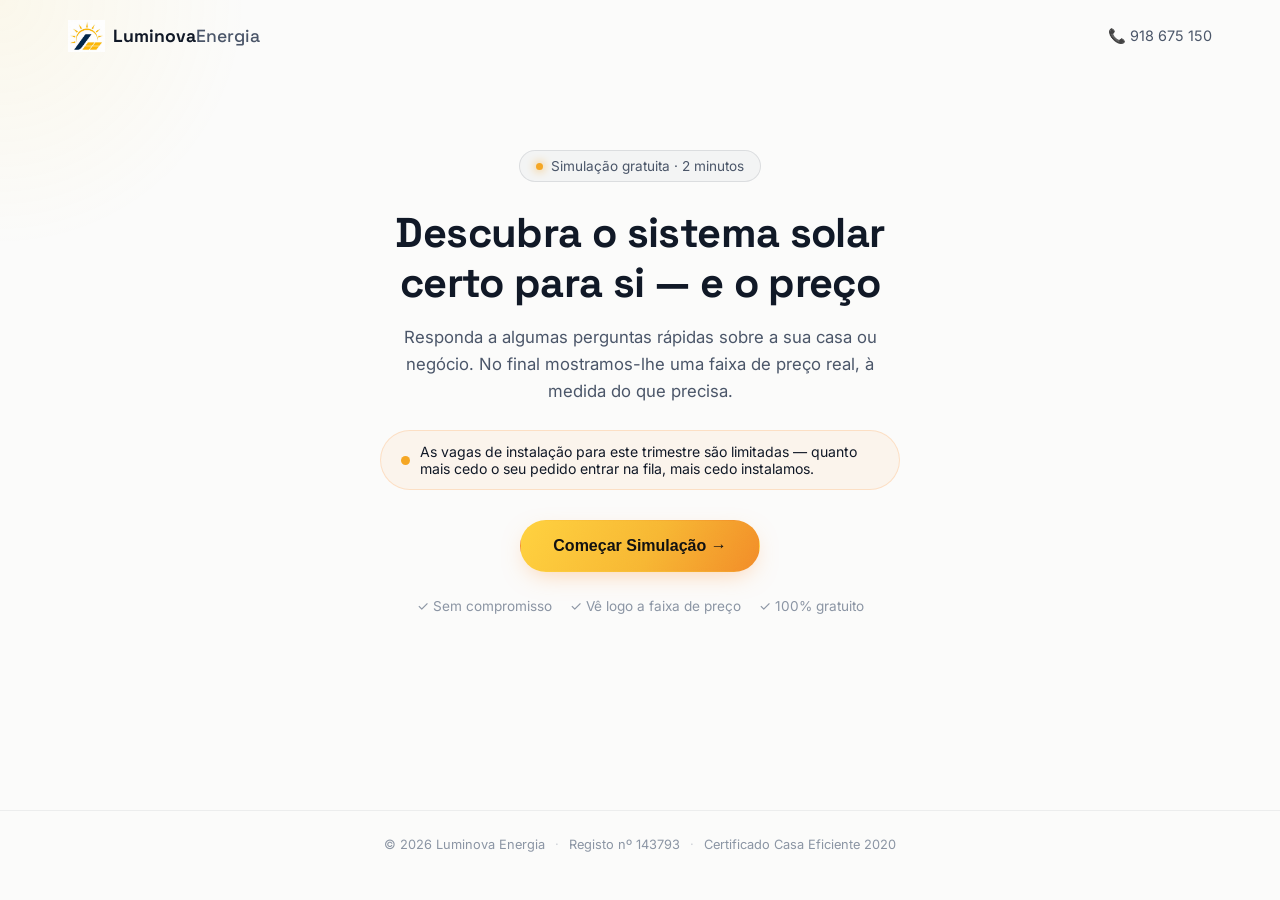
==== index.html @ 476674e3 "Replace vague call-time preference with a real Calendly-style rolling 3-day slot picker + live Googl" ====
<!DOCTYPE html>
<html lang="pt">
<head>
<meta charset="UTF-8">
<meta name="viewport" content="width=device-width, initial-scale=1.0">
<title>Simulação Solar Gratuita | Luminova Energia</title>
<meta name="description" content="Descubra em 2 minutos o sistema solar certo para a sua casa ou negócio, veja a faixa de preço estimada e agende uma avaliação gratuita.">
<link rel="icon" href="data:image/svg+xml,<svg xmlns=%22http://www.w3.org/2000/svg%22 viewBox=%220 0 100 100%22><text y=%22.9em%22 font-size=%2290%22>☀️</text></svg>">
<link rel="preconnect" href="https://fonts.googleapis.com">
<link rel="preconnect" href="https://fonts.gstatic.com" crossorigin>
<link href="https://fonts.googleapis.com/css2?family=Space+Grotesk:wght@400;500;600;700&family=Inter:wght@400;500;600;700;800&display=swap" rel="stylesheet">
<link rel="stylesheet" href="styles.css">
</head>
<body>

<div class="grain"></div>
<div class="cursor-glow" id="cursorGlow"></div>

<!-- Intentionally minimal header: logo only, no nav links, no way to click away from the quiz. -->
<header class="quiz-header">
  <div class="container quiz-header-inner">
    <span class="logo">
      <img src="assets/logo-mark.png" alt="Luminova Energia" class="logo-mark-img">
      <span class="logo-text">Luminova<em>Energia</em></span>
    </span>
    <a href="tel:+351918675150" class="quiz-header-phone">📞 918 675 150</a>
  </div>
</header>

<section class="quiz-section">
  <div class="container quiz-container">

    <div class="quiz-intro reveal-up in" id="quizIntro">
      <div class="eyebrow center"><span class="dot"></span> Simulação gratuita · 2 minutos</div>
      <h1 class="quiz-title">Descubra o sistema solar certo para si — e o preço</h1>
      <p class="quiz-sub">Responda a algumas perguntas rápidas sobre a sua casa ou negócio. No final mostramos-lhe uma faixa de preço real, à medida do que precisa.</p>
      <div class="quiz-urgency">
        <span class="pulse-dot"></span>
        As vagas de instalação para este trimestre são limitadas — quanto mais cedo o seu pedido entrar na fila, mais cedo instalamos.
      </div>
      <button class="btn btn-primary btn-lg" id="startQuiz">Começar Simulação →</button>
      <div class="quiz-trust">
        <span>✓ Sem compromisso</span>
        <span>✓ Vê logo a faixa de preço</span>
        <span>✓ 100% gratuito</span>
      </div>
    </div>

    <form id="quizForm" class="quiz-form" style="display:none;">
      <div class="quiz-progress">
        <div class="quiz-progress-bar"><div class="quiz-progress-fill" id="progressFill"></div></div>
        <div class="quiz-progress-label"><span id="stepLabel">Passo 1 de 11</span></div>
      </div>

      <!-- Step 1: Tipo de imóvel -->
      <div class="quiz-step" data-step="1">
        <h2>Isto é para...</h2>
        <p class="quiz-step-sub">Isto ajuda-nos a dimensionar corretamente o sistema.</p>
        <div class="quiz-options quiz-options-list" data-field="property_type">
          <button type="button" class="quiz-option" data-value="Moradia"><span class="quiz-option-icon">🏠</span><span>Moradia</span></button>
          <button type="button" class="quiz-option" data-value="Apartamento"><span class="quiz-option-icon">🏢</span><span>Apartamento</span></button>
          <button type="button" class="quiz-option" data-value="Comercial"><span class="quiz-option-icon">🏭</span><span>Negócio ou Comercial</span></button>
        </div>
        <div class="quiz-field" id="roofAccessField" style="display:none;">
          <label>Tem acesso a um telhado, terraço ou cobertura próprios?</label>
          <div class="quiz-options quiz-options-list" data-field="roof_access">
            <button type="button" class="quiz-option" data-value="Proprio">Sim, tenho acesso próprio</button>
            <button type="button" class="quiz-option" data-value="Partilhado com condominio">É partilhado com o condomínio</button>
            <button type="button" class="quiz-option" data-value="Sem acesso">Não tenho, mas tenho interesse noutras soluções</button>
          </div>
        </div>
      </div>

      <!-- Step 2: O que procura, mapeado diretamente ao que vendemos -->
      <div class="quiz-step" data-step="2">
        <h2>O que está a precisar?</h2>
        <p class="quiz-step-sub">Estas são as soluções que temos disponíveis — escolha a que mais se aproxima.</p>
        <div class="quiz-options quiz-options-list" data-field="interest">
          <button type="button" class="quiz-option" data-value="Kit Solar Completo"><span class="quiz-option-icon">☀️</span><span>Kit Solar Completo (painéis + inversor + bateria)</span></button>
          <button type="button" class="quiz-option" data-value="Bateria"><span class="quiz-option-icon">🔋</span><span>Já tenho painéis, quero mais bateria/armazenamento</span></button>
          <button type="button" class="quiz-option" data-value="Inversor"><span class="quiz-option-icon">⚡</span><span>Preciso de trocar ou adicionar um inversor</span></button>
          <button type="button" class="quiz-option" data-value="Carregador EV"><span class="quiz-option-icon">🚗</span><span>Um carregador para o meu carro elétrico</span></button>
          <button type="button" class="quiz-option" data-value="Estrutura"><span class="quiz-option-icon">🔧</span><span>Estrutura de fixação para painéis novos</span></button>
          <button type="button" class="quiz-option" data-value="Ainda nao sei"><span class="quiz-option-icon">🤔</span><span>Ainda não sei — quero uma recomendação</span></button>
        </div>
      </div>

      <!-- Step 3: Capacidade — conteúdo varia consoante as respostas anteriores -->
      <div class="quiz-step" data-step="3">
        <h2 id="capTitle">O que tem em casa?</h2>
        <p class="quiz-step-sub" id="capSub">Só o essencial — isto dá-nos uma ideia rápida do seu consumo.</p>

        <!-- Bateria: já tem painéis? que inversor tem? -->
        <div id="capBattery" style="display:none;">
          <div class="quiz-field">
            <label>Já tem painéis solares instalados?</label>
            <div class="quiz-options" data-field="battery_has_panels">
              <button type="button" class="quiz-option" data-value="Sim">Sim</button>
              <button type="button" class="quiz-option" data-value="Nao">Não</button>
            </div>
          </div>
          <div class="quiz-field">
            <label>Que inversor tem atualmente?</label>
            <div class="quiz-options" data-field="battery_inverter_brand">
              <button type="button" class="quiz-option" data-value="Deye">Deye</button>
              <button type="button" class="quiz-option" data-value="Outra marca">Outra marca</button>
              <button type="button" class="quiz-option" data-value="Nao sei">Não sei</button>
            </div>
          </div>
          <div class="quiz-field">
            <label>O que precisa de continuar a funcionar durante um corte de energia? (opcional)</label>
            <div class="quiz-options quiz-chips" data-field="autonomy_needs" data-multi="true">
              <button type="button" class="quiz-option quiz-chip" data-value="Conservacao de alimentos">🧊 Conservação de alimentos</button>
              <button type="button" class="quiz-option quiz-chip" data-value="Equipamento medico">🏥 Equipamento médico</button>
              <button type="button" class="quiz-option quiz-chip" data-value="Trabalho remoto">💻 Trabalho remoto</button>
              <button type="button" class="quiz-option quiz-chip" data-value="Bomba de agua">💧 Bomba de água / furo</button>
              <button type="button" class="quiz-option quiz-chip" data-value="Seguranca">🔒 Segurança / alarme</button>
              <button type="button" class="quiz-option quiz-chip" data-value="Nao precisa de autonomia">Não preciso de autonomia</button>
            </div>
          </div>
        </div>

        <!-- Inversor: motivo + potência aproximada -->
        <div id="capInverter" style="display:none;">
          <div class="quiz-field">
            <label>Porque precisa de trocar/adicionar o inversor?</label>
            <div class="quiz-options" data-field="inverter_reason">
              <button type="button" class="quiz-option" data-value="Avariado">O atual avariou</button>
              <button type="button" class="quiz-option" data-value="Mais potencia">Quero mais potência</button>
              <button type="button" class="quiz-option" data-value="Instalacao de raiz">Estou a instalar de raiz</button>
              <button type="button" class="quiz-option" data-value="Outro motivo">Outro motivo</button>
            </div>
          </div>
          <div class="quiz-field">
            <label>Potência aproximada do sistema</label>
            <div class="quiz-options" data-field="inverter_power">
              <button type="button" class="quiz-option" data-value="Ate 3kW">Até 3 kW</button>
              <button type="button" class="quiz-option" data-value="3-5kW">3–5 kW</button>
              <button type="button" class="quiz-option" data-value="Mais de 5kW">Mais de 5 kW</button>
              <button type="button" class="quiz-option" data-value="Nao sei">Não sei</button>
            </div>
          </div>
        </div>

        <!-- Carregador EV: tipo + já tem solar -->
        <div id="capCharger" style="display:none;">
          <div class="quiz-field">
            <label>Que tipo de carregamento procura?</label>
            <div class="quiz-options quiz-options-list" data-field="charger_type">
              <button type="button" class="quiz-option" data-value="Mais economico (7kW monofasico)">🔌 Mais económico — 7 kW monofásico</button>
              <button type="button" class="quiz-option" data-value="Mais rapido (11kW trifasico)">⚡ Mais rápido — 11 kW trifásico</button>
              <button type="button" class="quiz-option" data-value="O mais rapido e inteligente (22kW com app)">🚀 O mais rápido e inteligente — 22 kW com app</button>
              <button type="button" class="quiz-option" data-value="Nao sei">🤔 Não sei</button>
            </div>
          </div>
          <div class="quiz-field">
            <label>Já tem sistema solar instalado?</label>
            <div class="quiz-options" data-field="charger_has_solar">
              <button type="button" class="quiz-option" data-value="Sim">Sim</button>
              <button type="button" class="quiz-option" data-value="Nao">Não</button>
              <button type="button" class="quiz-option" data-value="Vou instalar agora">Vou instalar agora</button>
            </div>
          </div>
        </div>

        <!-- Estrutura: cobertura + nº de painéis -->
        <div id="capStructure" style="display:none;">
          <div class="quiz-field">
            <label>Tipo de cobertura</label>
            <div class="quiz-options" data-field="structure_roof_type">
              <button type="button" class="quiz-option" data-value="Telhado inclinado">Telhado inclinado</button>
              <button type="button" class="quiz-option" data-value="Cobertura plana">Cobertura plana</button>
              <button type="button" class="quiz-option" data-value="Nao sei">Não sei</button>
            </div>
          </div>
          <div class="quiz-field">
            <label>Quantos painéis pretende instalar?</label>
            <div class="quiz-options" data-field="structure_panel_count">
              <button type="button" class="quiz-option" data-value="1-6">1–6</button>
              <button type="button" class="quiz-option" data-value="7-12">7–12</button>
              <button type="button" class="quiz-option" data-value="13-20">13–20</button>
              <button type="button" class="quiz-option" data-value="Mais de 20">Mais de 20</button>
            </div>
          </div>
        </div>

        <!-- Residencial (Moradia ou Apartamento com acesso): padrão de consumo + autonomia + veículo elétrico + agregado -->
        <div id="capResidential" style="display:none;">
          <div class="quiz-field">
            <label>Quando consome mais eletricidade?</label>
            <div class="quiz-options quiz-options-list" data-field="consumption_pattern">
              <button type="button" class="quiz-option" data-value="Durante o dia">☀️ Durante o dia (trabalho a partir de casa, negócio ativo de dia)</button>
              <button type="button" class="quiz-option" data-value="Ao fim do dia e noite">🌙 Ao fim do dia e à noite (fora de casa durante o dia)</button>
              <button type="button" class="quiz-option" data-value="Distribuido ao longo do dia">🔄 Distribuído ao longo do dia</button>
            </div>
          </div>
          <div class="quiz-field">
            <label>O que precisa de continuar a funcionar durante um corte de energia? (opcional)</label>
            <div class="quiz-options quiz-chips" data-field="autonomy_needs" data-multi="true">
              <button type="button" class="quiz-option quiz-chip" data-value="Conservacao de alimentos">🧊 Conservação de alimentos</button>
              <button type="button" class="quiz-option quiz-chip" data-value="Equipamento medico">🏥 Equipamento médico</button>
              <button type="button" class="quiz-option quiz-chip" data-value="Trabalho remoto">💻 Trabalho remoto</button>
              <button type="button" class="quiz-option quiz-chip" data-value="Bomba de agua">💧 Bomba de água / furo</button>
              <button type="button" class="quiz-option quiz-chip" data-value="Seguranca">🔒 Segurança / alarme</button>
              <button type="button" class="quiz-option quiz-chip" data-value="Nao precisa de autonomia">Não preciso de autonomia</button>
            </div>
          </div>
          <div class="quiz-field">
            <label>Tem ou está a planear ter um veículo elétrico?</label>
            <div class="quiz-options" data-field="ev_interest" data-scope="residential">
              <button type="button" class="quiz-option" data-value="Ja tenho">Já tenho</button>
              <button type="button" class="quiz-option" data-value="Vou comprar em breve">Vou comprar em breve</button>
              <button type="button" class="quiz-option" data-value="Nao">Não</button>
              <button type="button" class="quiz-option" data-value="Talvez no futuro">Talvez no futuro</button>
            </div>
          </div>
          <div class="quiz-field">
            <label>Quantas pessoas vivem em casa?</label>
            <div class="quiz-options" data-field="household" data-scope="residential">
              <button type="button" class="quiz-option" data-value="1-2 pessoas">1–2 pessoas</button>
              <button type="button" class="quiz-option" data-value="3-4 pessoas">3–4 pessoas</button>
              <button type="button" class="quiz-option" data-value="5+ pessoas">5+ pessoas</button>
            </div>
          </div>
        </div>

        <!-- Comercial: tipos de equipamento + frota elétrica + dimensão do negócio -->
        <div id="capCommercial" style="display:none;">
          <div class="quiz-field">
            <label>Que tipos de equipamento têm maior consumo? (opcional)</label>
            <div class="quiz-options quiz-chips" data-field="appliances" data-multi="true" data-scope="commercial">
              <button type="button" class="quiz-option quiz-chip" data-value="Camaras Frigorificas">🧊 Câmaras Frigoríficas</button>
              <button type="button" class="quiz-option quiz-chip" data-value="Climatizacao Comercial">❄️ Climatização</button>
              <button type="button" class="quiz-option quiz-chip" data-value="Maquinaria">⚙️ Maquinaria</button>
              <button type="button" class="quiz-option quiz-chip" data-value="Iluminacao Intensiva">💡 Iluminação Intensiva</button>
              <button type="button" class="quiz-option quiz-chip" data-value="Equipamento Informatico">🖥️ Equipamento Informático</button>
            </div>
          </div>
          <div class="quiz-field">
            <label>Tem ou planeia ter veículos elétricos na frota?</label>
            <div class="quiz-options" data-field="ev_interest" data-scope="commercial">
              <button type="button" class="quiz-option" data-value="Ja tenho">Já tenho</button>
              <button type="button" class="quiz-option" data-value="Vou comprar em breve">Vou comprar em breve</button>
              <button type="button" class="quiz-option" data-value="Nao">Não</button>
              <button type="button" class="quiz-option" data-value="Talvez no futuro">Talvez no futuro</button>
            </div>
          </div>
          <div class="quiz-field">
            <label>Dimensão do negócio</label>
            <div class="quiz-options" data-field="household" data-scope="commercial">
              <button type="button" class="quiz-option" data-value="Pequeno negocio (1-5)">Pequeno (1–5 pessoas)</button>
              <button type="button" class="quiz-option" data-value="Medio negocio (5-20)">Médio (5–20 pessoas)</button>
              <button type="button" class="quiz-option" data-value="Grande negocio (20+)">Grande (20+ pessoas)</button>
            </div>
          </div>
        </div>

        <button type="button" class="btn btn-primary btn-lg quiz-next" id="capNext">Continuar →</button>
      </div>

      <!-- Step 4: Morada -->
      <div class="quiz-step" data-step="4">
        <h2>Onde fica o imóvel?</h2>
        <p class="quiz-step-sub">Precisamos da morada completa para validar a exposição solar e a viabilidade técnica.</p>
        <div class="quiz-field">
          <label for="address">Morada completa</label>
          <input type="text" id="address" name="address" placeholder="Rua, número, código postal, localidade" autocomplete="street-address" required>
        </div>
        <div class="quiz-field">
          <label for="concelho">Concelho</label>
          <input type="text" id="concelho" name="concelho" placeholder="Ex: Nisa, Castelo Branco..." autocomplete="address-level2">
        </div>
        <button type="button" class="btn btn-primary btn-lg quiz-next">Continuar →</button>
      </div>

      <!-- Step 5: Fatura -->
      <div class="quiz-step" data-step="5">
        <h2>Quanto paga, em média, de eletricidade por mês?</h2>
        <p class="quiz-step-sub">Quanto mais alta a fatura, maior a poupança potencial — e mais precisa esta estimativa.</p>
        <div class="quiz-field">
          <label for="current_bill">Valor médio mensal (€)</label>
          <input type="text" id="current_bill" name="current_bill" placeholder="Ex: 120€" inputmode="decimal">
        </div>
        <button type="button" class="btn btn-primary btn-lg quiz-next">Continuar →</button>
      </div>

      <!-- Step 6: Faixa de preço (informativo) -->
      <div class="quiz-step" data-step="6">
        <div class="price-reveal">
          <div class="eyebrow center"><span class="dot"></span> Estimativa para o seu perfil</div>
          <div class="price-tier" id="priceTier">Médio</div>
          <div class="price-range" id="priceRange">3.000€ – 5.600€</div>
          <p class="price-explain" id="priceExplain">Este é o intervalo típico de investimento para o perfil que descreveu, incluindo painéis, inversor e bateria de lítio.</p>
          <p class="price-disclaimer">O valor final depende de uma avaliação técnica gratuita à sua morada — isto é apenas um ponto de partida.</p>
        </div>
        <button type="button" class="btn btn-primary btn-lg full quiz-next">Já percebi, continuar →</button>
      </div>

      <!-- Step 7: Orçamento -->
      <div class="quiz-step" data-step="7">
        <h2>Tendo em conta essa faixa, qual o orçamento que tem disponível?</h2>
        <p class="quiz-step-sub">Uma estimativa é suficiente — ajustamos a proposta ao valor real.</p>
        <div class="quiz-options quiz-options-list" data-field="budget">
          <button type="button" class="quiz-option" data-value="Ate 3.000E">Até 3.000€</button>
          <button type="button" class="quiz-option" data-value="3.000E - 6.000E">3.000€ – 6.000€</button>
          <button type="button" class="quiz-option" data-value="6.000E - 10.000E">6.000€ – 10.000€</button>
          <button type="button" class="quiz-option" data-value="Mais de 10.000E">Mais de 10.000€</button>
          <button type="button" class="quiz-option" data-value="Ainda nao sei / preciso de simulacao">Ainda não sei — preciso de uma simulação</button>
        </div>
      </div>

      <!-- Step 8: Prazo -->
      <div class="quiz-step" data-step="8">
        <h2>Para quando quer ter o sistema instalado?</h2>
        <p class="quiz-step-sub">Isto determina a prioridade do seu pedido na nossa agenda de instalações.</p>
        <div class="quiz-options quiz-options-list" data-field="timeline">
          <button type="button" class="quiz-option" data-value="Imediato (0-1 mes)"><span class="quiz-option-icon">🔥</span><span>O mais rápido possível (0–1 mês)</span></button>
          <button type="button" class="quiz-option" data-value="1-3 meses"><span class="quiz-option-icon">📅</span><span>Nos próximos 1–3 meses</span></button>
          <button type="button" class="quiz-option" data-value="3-6 meses"><span class="quiz-option-icon">🗓️</span><span>Nos próximos 3–6 meses</span></button>
          <button type="button" class="quiz-option" data-value="So a pesquisar"><span class="quiz-option-icon">🔎</span><span>Ainda só estou a pesquisar</span></button>
        </div>
      </div>

      <!-- Step 9: Proprietário -->
      <div class="quiz-step" data-step="9">
        <h2>É proprietário(a) do imóvel?</h2>
        <p class="quiz-step-sub">A instalação solar requer autorização do proprietário.</p>
        <div class="quiz-options" data-field="owner">
          <button type="button" class="quiz-option" data-value="Sim"><span class="quiz-option-icon">✓</span><span>Sim, sou o proprietário</span></button>
          <button type="button" class="quiz-option" data-value="Nao"><span class="quiz-option-icon">✗</span><span>Não</span></button>
          <button type="button" class="quiz-option" data-value="A decidir com o proprietario"><span class="quiz-option-icon">🤝</span><span>Vou decidir com o proprietário</span></button>
        </div>
      </div>

      <!-- Step 10: Motivação -->
      <div class="quiz-step" data-step="10">
        <h2>O que o(a) faz querer avançar agora?</h2>
        <p class="quiz-step-sub">Pode escolher mais do que uma opção.</p>
        <div class="quiz-options quiz-options-list quiz-multi" data-field="motivations" data-multi="true">
          <button type="button" class="quiz-option" data-value="Preco da eletricidade a subir">📈 Os preços da eletricidade estão a subir</button>
          <button type="button" class="quiz-option" data-value="Fim de incentivos/apoios">⏳ Não quero perder os apoios/incentivos atuais</button>
          <button type="button" class="quiz-option" data-value="Ja teve corte de energia">⚡ Já tive cortes de energia</button>
          <button type="button" class="quiz-option" data-value="Quer independencia energetica">🔋 Quero independência energética</button>
          <button type="button" class="quiz-option" data-value="Esta a construir/remodelar">🏗️ Estou a construir ou remodelar</button>
          <button type="button" class="quiz-option" data-value="Recomendacao de outro cliente">🗣️ Fui recomendado por outro cliente</button>
        </div>
        <div class="quiz-field quiz-note-field">
          <label for="quiz_note">NOTA: quer dizer-nos mais alguma coisa? (opcional)</label>
          <textarea id="quiz_note" name="note" rows="3" placeholder="Ex: tenho sombra no telhado à tarde, já tenho orçamentos de outras empresas, prefiro ser contactado ao fim do dia..."></textarea>
        </div>
        <button type="button" class="btn btn-primary btn-lg quiz-next">Continuar →</button>
      </div>

      <!-- Step 11: Chamada + Contacto -->
      <div class="quiz-step" data-step="11">
        <h2>Falta só uma coisa — vamos agendar a sua chamada de avaliação</h2>
        <p class="quiz-step-sub">Um elemento da nossa equipa liga-lhe para confirmar os detalhes e, se fizer sentido avançar, marcamos também a visita técnica ao local.</p>
        <div class="quiz-field">
          <label>Escolha o dia e a hora da sua chamada</label>
          <div class="slot-picker" id="slotPicker">
            <p class="slot-status" id="slotLoading">A carregar horários disponíveis...</p>
            <p class="slot-status slot-status-error" id="slotError" style="display:none;">Não foi possível carregar os horários agora. <button type="button" class="link-btn" id="slotRetry">Tentar novamente</button></p>
            <div class="slot-day-tabs" id="slotDayTabs" style="display:none;"></div>
            <div class="slot-grid" id="slotGrid"></div>
            <p class="slot-selected" id="slotSelectedLabel" style="display:none;"></p>
          </div>
        </div>
        <div class="quiz-field">
          <label for="qname">Nome</label>
          <input type="text" id="qname" name="name" placeholder="O seu nome" required>
        </div>
        <div class="quiz-field">
          <label for="qphone">Telefone</label>
          <input type="tel" id="qphone" name="phone" placeholder="912 345 678" required>
        </div>
        <div class="quiz-field">
          <label for="qemail">Email</label>
          <input type="email" id="qemail" name="email" placeholder="oseuemail@exemplo.pt" required>
        </div>
        <button type="submit" class="btn btn-primary btn-lg full" id="submitQuiz">Agendar a Minha Chamada →</button>
        <p class="quiz-disclaimer">Ao submeter, aceita ser contactado pela nossa equipa (mensagem, email ou chamada) sobre este pedido.</p>
      </div>

      <div class="quiz-nav">
        <button type="button" class="quiz-back" id="quizBack">← Voltar</button>
      </div>
    </form>

    <div class="quiz-success" id="quizSuccess" style="display:none;">
      <div class="quiz-success-icon">✓</div>
      <h2>Pedido recebido!</h2>
      <p id="successMessage">Obrigado! Um elemento da nossa equipa vai enviar-lhe uma <strong>mensagem</strong> e um <strong>email</strong> na sua janela preferida para agendar a chamada de avaliação. Se decidir avançar, marcamos também a visita técnica ao local.</p>
      <div class="quiz-urgency" style="margin-top:24px;">
        <span class="pulse-dot"></span>
        Guarde o telemóvel e o email por perto — é assim que vamos marcar a sua chamada.
      </div>
    </div>

  </div>
</section>

<footer class="quiz-footer">
  <div class="container quiz-footer-inner">
    <span>© <span id="year"></span> Luminova Energia</span>
    <span class="quiz-footer-sep">·</span>
    <span>Registo nº 143793</span>
    <span class="quiz-footer-sep">·</span>
    <span>Certificado Casa Eficiente 2020</span>
  </div>
</footer>

<script src="quiz.js"></script>
</body>
</html>
---- styles.css ----
/* ---------- Tokens ---------- */
:root{
  --bg:#fbfbfa;
  --bg-soft:#f4f5f6;
  --surface:#ffffff;
  --surface-2:#eef0f2;
  --border:rgba(10,20,40,.10);
  --border-soft:rgba(10,20,40,.06);
  --text:#101826;
  --text-dim:#4a5568;
  --text-faint:#8a94a3;
  --accent:#f5a623;
  --accent-2:#1f9d5c;
  --accent-grad: linear-gradient(120deg,#ffd23f,#f7b733 55%,#f28c28);
  --navy:#0b1e3a;
  --navy-2:#12294a;
  --radius:20px;
  --radius-sm:12px;
  --ease:cubic-bezier(.16,1,.3,1);
  --maxw:1200px;
}

*,*::before,*::after{box-sizing:border-box;}
html{scroll-behavior:smooth;}
body{
  margin:0;
  background:var(--bg);
  color:var(--text);
  font-family:'Inter',-apple-system,BlinkMacSystemFont,sans-serif;
  -webkit-font-smoothing:antialiased;
  overflow-x:hidden;
}
h1,h2,h3,.logo-text{font-family:'Space Grotesk',sans-serif;}
a{color:inherit;text-decoration:none;}
.container{max-width:var(--maxw);margin:0 auto;padding:0 28px;}

/* grain overlay */
.grain{
  position:fixed;inset:0;pointer-events:none;z-index:9998;opacity:.035;mix-blend-mode:overlay;
  background-image:url("data:image/svg+xml,%3Csvg xmlns='http://www.w3.org/2000/svg' width='120' height='120'%3E%3Cfilter id='n'%3E%3CfeTurbulence type='fractalNoise' baseFrequency='0.9' numOctaves='2' stitchTiles='stitch'/%3E%3C/filter%3E%3Crect width='100%25' height='100%25' filter='url(%23n)'/%3E%3C/svg%3E");
}
.cursor-glow{
  position:fixed;top:0;left:0;width:500px;height:500px;border-radius:50%;
  background:radial-gradient(circle,rgba(255,210,63,.08),transparent 70%);
  pointer-events:none;z-index:1;transform:translate(-50%,-50%);
  transition:opacity .3s;will-change:transform;
}

/* ---------- Buttons ---------- */
.btn{
  display:inline-flex;align-items:center;justify-content:center;gap:8px;
  padding:13px 26px;border-radius:100px;font-weight:600;font-size:.95rem;
  border:1px solid transparent;cursor:pointer;transition:transform .35s var(--ease),box-shadow .35s var(--ease),background .3s;
  white-space:nowrap;
}
.btn-primary{
  background:var(--accent-grad);color:#111;
  box-shadow:0 8px 24px -8px rgba(255,159,77,.5);
}
.btn-primary:hover{transform:translateY(-2px) scale(1.02);box-shadow:0 12px 30px -6px rgba(255,159,77,.65);}
.btn-ghost{background:rgba(11,30,58,.04);border-color:var(--border);color:var(--text);}
.btn-ghost:hover{background:rgba(11,30,58,.08);transform:translateY(-2px);}
.btn-lg{padding:16px 32px;font-size:1rem;}
.btn.full{width:100%;}

/* ---------- Minimal header (logo + phone only — no nav, nothing to click away to) ---------- */
.quiz-header{position:fixed;top:0;left:0;right:0;z-index:1000;padding:20px 0;}
.quiz-header-inner{display:flex;align-items:center;justify-content:space-between;gap:16px;}
.logo{display:flex;align-items:center;gap:8px;font-weight:700;font-size:1.1rem;}
.logo-mark{
  display:inline-flex;align-items:center;justify-content:center;width:32px;height:32px;border-radius:50%;
  background:var(--accent-grad);color:#111;font-size:1rem;
}
.logo-mark-img{height:32px;width:auto;display:block;}
.logo-text em{font-style:normal;color:var(--text-dim);font-weight:500;}
.quiz-header-phone{font-size:.9rem;color:var(--text-dim);transition:color .25s;}
.quiz-header-phone:hover{color:var(--accent);}

/* ---------- Eyebrow / pulse dot ---------- */
.eyebrow{
  display:inline-flex;align-items:center;gap:8px;font-size:.85rem;color:var(--text-dim);
  padding:7px 16px;border:1px solid var(--border);border-radius:100px;background:rgba(11,30,58,.03);
  margin-bottom:26px;
}
.eyebrow.center{display:flex;width:fit-content;margin-left:auto;margin-right:auto;}
.dot{width:7px;height:7px;border-radius:50%;background:var(--accent);box-shadow:0 0 10px var(--accent);}

/* ---------- Reveal ---------- */
.reveal-up{opacity:0;transform:translateY(28px);transition:opacity .8s var(--ease),transform .8s var(--ease);}
.reveal-up.in{opacity:1;transform:translateY(0);}

/* ---------- Quiz ---------- */
.quiz-section{padding:150px 0 100px;min-height:90vh;}
.quiz-container{max-width:640px;}

.quiz-title{font-size:clamp(1.8rem,4vw,2.6rem);font-weight:700;letter-spacing:-.015em;text-align:center;margin:18px 0 16px;line-height:1.2;}
.quiz-sub{color:var(--text-dim);text-align:center;font-size:1.05rem;line-height:1.6;max-width:520px;margin:0 auto 26px;}
.quiz-intro{text-align:center;}

.quiz-urgency{
  display:flex;align-items:center;gap:10px;justify-content:center;text-align:left;
  background:rgba(255,159,77,.08);border:1px solid rgba(255,159,77,.25);border-radius:100px;
  padding:12px 20px;font-size:.88rem;color:var(--text);max-width:520px;margin:0 auto 30px;
}
.pulse-dot{
  flex:none;width:9px;height:9px;border-radius:50%;background:var(--accent);
  box-shadow:0 0 0 0 rgba(255,210,63,.6);animation:pulseDot 1.8s infinite;
}
@keyframes pulseDot{
  0%{box-shadow:0 0 0 0 rgba(255,210,63,.6);}
  70%{box-shadow:0 0 0 10px rgba(255,210,63,0);}
  100%{box-shadow:0 0 0 0 rgba(255,210,63,0);}
}
.quiz-trust{display:flex;gap:18px;justify-content:center;flex-wrap:wrap;margin-top:26px;color:var(--text-faint);font-size:.85rem;}

.quiz-progress{margin-bottom:36px;}
.quiz-progress-bar{width:100%;height:6px;border-radius:100px;background:var(--surface-2);overflow:hidden;}
.quiz-progress-fill{height:100%;background:var(--accent-grad);border-radius:100px;width:12.5%;transition:width .5s var(--ease);}
.quiz-progress-label{text-align:right;font-size:.8rem;color:var(--text-faint);margin-top:8px;}

.quiz-step{display:none;animation:quizFadeIn .4s var(--ease);}
.quiz-step.active{display:block;}
@keyframes quizFadeIn{from{opacity:0;transform:translateY(12px);}to{opacity:1;transform:translateY(0);}}
.quiz-step h2{font-size:clamp(1.3rem,2.6vw,1.7rem);margin:0 0 8px;line-height:1.3;}
.quiz-step-sub{color:var(--text-dim);font-size:.92rem;margin:0 0 28px;}

.quiz-options{display:grid;grid-template-columns:1fr 1fr;gap:14px;margin-bottom:10px;}
.quiz-options-list{grid-template-columns:1fr;}
.quiz-option{
  display:flex;align-items:center;gap:12px;text-align:left;
  background:var(--surface);border:1px solid var(--border);border-radius:var(--radius-sm);
  padding:16px 18px;color:var(--text);font-family:inherit;font-size:.95rem;font-weight:500;cursor:pointer;
  transition:border-color .25s,transform .2s,background .25s;
}
.quiz-option:hover{border-color:rgba(255,210,63,.35);transform:translateY(-2px);}
.quiz-option.selected{border-color:var(--accent);background:rgba(255,210,63,.08);}
.quiz-option-disabled,.quiz-option:disabled{opacity:.35;cursor:not-allowed;pointer-events:none;}
.quiz-option-icon{font-size:1.3rem;flex:none;}
.quiz-multi .quiz-option.selected::after{content:"✓";margin-left:auto;color:var(--accent);font-weight:700;}
.quiz-options.shake,.slot-picker.shake{animation:quizShake .4s;}
@keyframes quizShake{0%,100%{transform:translateX(0);}25%{transform:translateX(-6px);}75%{transform:translateX(6px);}}

.quiz-field{margin-bottom:18px;display:flex;flex-direction:column;gap:8px;}
.quiz-field label{font-size:.85rem;color:var(--text-dim);}
.quiz-field input{
  background:var(--surface-2);border:1px solid var(--border);border-radius:10px;padding:14px 16px;
  color:var(--text);font-family:inherit;font-size:1rem;outline:none;transition:border-color .25s;
}
.quiz-field input:focus{border-color:var(--accent);}
.quiz-field textarea{
  background:var(--surface-2);border:1px solid var(--border);border-radius:10px;padding:14px 16px;
  color:var(--text);font-family:inherit;font-size:.95rem;outline:none;transition:border-color .25s;resize:vertical;
}
.quiz-field textarea:focus{border-color:var(--accent);}
.quiz-note-field{margin-top:22px;}
.quiz-note-field label{color:var(--accent);font-weight:600;}

/* ---------- Calendly-style slot picker (step 11) ---------- */
.slot-picker{background:var(--surface);border:1px solid var(--border);border-radius:var(--radius-sm);padding:18px;}
.slot-status{margin:0;padding:20px 0;text-align:center;color:var(--text-dim);font-size:.9rem;}
.slot-status-error{color:var(--accent);}
.link-btn{background:none;border:none;color:var(--accent);text-decoration:underline;font-family:inherit;font-size:inherit;cursor:pointer;padding:0;}
.slot-day-tabs{display:flex;gap:8px;margin-bottom:16px;flex-wrap:wrap;}
.slot-day-tab{
  flex:1;min-width:100px;background:var(--bg-soft);border:1px solid var(--border);border-radius:var(--radius-sm);
  padding:10px 8px;text-align:center;cursor:pointer;transition:.2s;font-family:inherit;
}
.slot-day-tab:hover{border-color:rgba(255,210,63,.4);}
.slot-day-tab.active{border-color:var(--accent);background:rgba(255,210,63,.1);}
.slot-day-tab .slot-day-name{display:block;font-size:.8rem;color:var(--text-dim);font-weight:600;}
.slot-day-tab .slot-day-date{display:block;font-size:.78rem;color:var(--text-faint);margin-top:2px;}
.slot-grid{display:grid;grid-template-columns:repeat(auto-fill,minmax(84px,1fr));gap:8px;max-height:260px;overflow-y:auto;padding:2px;}
.slot-btn{
  background:var(--bg-soft);border:1px solid var(--border);border-radius:10px;padding:10px 6px;
  color:var(--text);font-family:inherit;font-size:.88rem;font-weight:600;cursor:pointer;transition:.2s;
}
.slot-btn:hover{border-color:rgba(255,210,63,.5);transform:translateY(-1px);}
.slot-btn.selected{border-color:var(--accent);background:var(--accent-grad);color:#111;}
.slot-selected{margin:14px 0 0;font-size:.85rem;color:var(--accent-2);font-weight:600;}
.slot-none{grid-column:1/-1;text-align:center;color:var(--text-faint);font-size:.88rem;padding:20px 0;}

/* ---------- Appliance chips (compact multi-select) ---------- */
.quiz-chips{grid-template-columns:repeat(2,1fr);gap:10px;}
.quiz-chip{padding:12px 14px;font-size:.88rem;justify-content:flex-start;}
.quiz-chip.selected{border-color:var(--accent);background:rgba(255,210,63,.08);}
.quiz-chip.selected::after{content:"✓";margin-left:auto;color:var(--accent);font-weight:700;}

/* ---------- Price reveal card ---------- */
.price-reveal{
  text-align:center;background:var(--surface);border:1px solid var(--border);border-radius:var(--radius);
  padding:40px 28px;margin-bottom:26px;
}
.price-tier{
  font-family:'Space Grotesk',sans-serif;font-size:.95rem;font-weight:700;text-transform:uppercase;letter-spacing:.05em;
  color:var(--text-dim);margin-bottom:10px;
}
.price-range{
  font-family:'Space Grotesk',sans-serif;font-weight:700;font-size:clamp(2rem,5vw,2.8rem);
  background:var(--accent-grad);-webkit-background-clip:text;background-clip:text;color:transparent;margin-bottom:18px;
}
.price-explain{color:var(--text);font-size:.98rem;line-height:1.6;max-width:440px;margin:0 auto 14px;}
.price-disclaimer{color:var(--text-faint);font-size:.8rem;line-height:1.5;max-width:420px;margin:0 auto;}

.quiz-nav{margin-top:26px;padding-top:18px;border-top:1px solid var(--border-soft);}
.quiz-back{
  display:inline-flex;align-items:center;gap:6px;background:rgba(11,30,58,.03);border:1px solid var(--border);
  color:var(--text-dim);font-size:.9rem;font-weight:600;cursor:pointer;padding:10px 18px;border-radius:100px;
  transition:border-color .25s,color .25s,background .25s;
}
.quiz-back:hover{color:var(--text);border-color:rgba(255,210,63,.35);background:rgba(11,30,58,.06);}
.quiz-disclaimer{font-size:.78rem;color:var(--text-faint);text-align:center;margin-top:14px;}

.quiz-success{text-align:center;padding:40px 0;}
.quiz-success-icon{
  width:64px;height:64px;border-radius:50%;background:var(--accent-grad);color:#111;font-size:1.8rem;font-weight:700;
  display:flex;align-items:center;justify-content:center;margin:0 auto 24px;
}
.quiz-success h2{font-size:clamp(1.6rem,3vw,2.2rem);margin:0 0 14px;}
.quiz-success p{color:var(--text-dim);font-size:1.02rem;line-height:1.6;max-width:460px;margin:0 auto;}

/* ---------- Minimal footer ---------- */
.quiz-footer{border-top:1px solid var(--border-soft);padding:26px 0;}
.quiz-footer-inner{
  display:flex;align-items:center;justify-content:center;gap:10px;flex-wrap:wrap;
  color:var(--text-faint);font-size:.8rem;text-align:center;
}
.quiz-footer-sep{opacity:.4;}

@media (max-width:560px){
  .quiz-section{padding:120px 0 70px;}
  .quiz-options{grid-template-columns:1fr;}
  .quiz-header-phone{font-size:.82rem;}
}
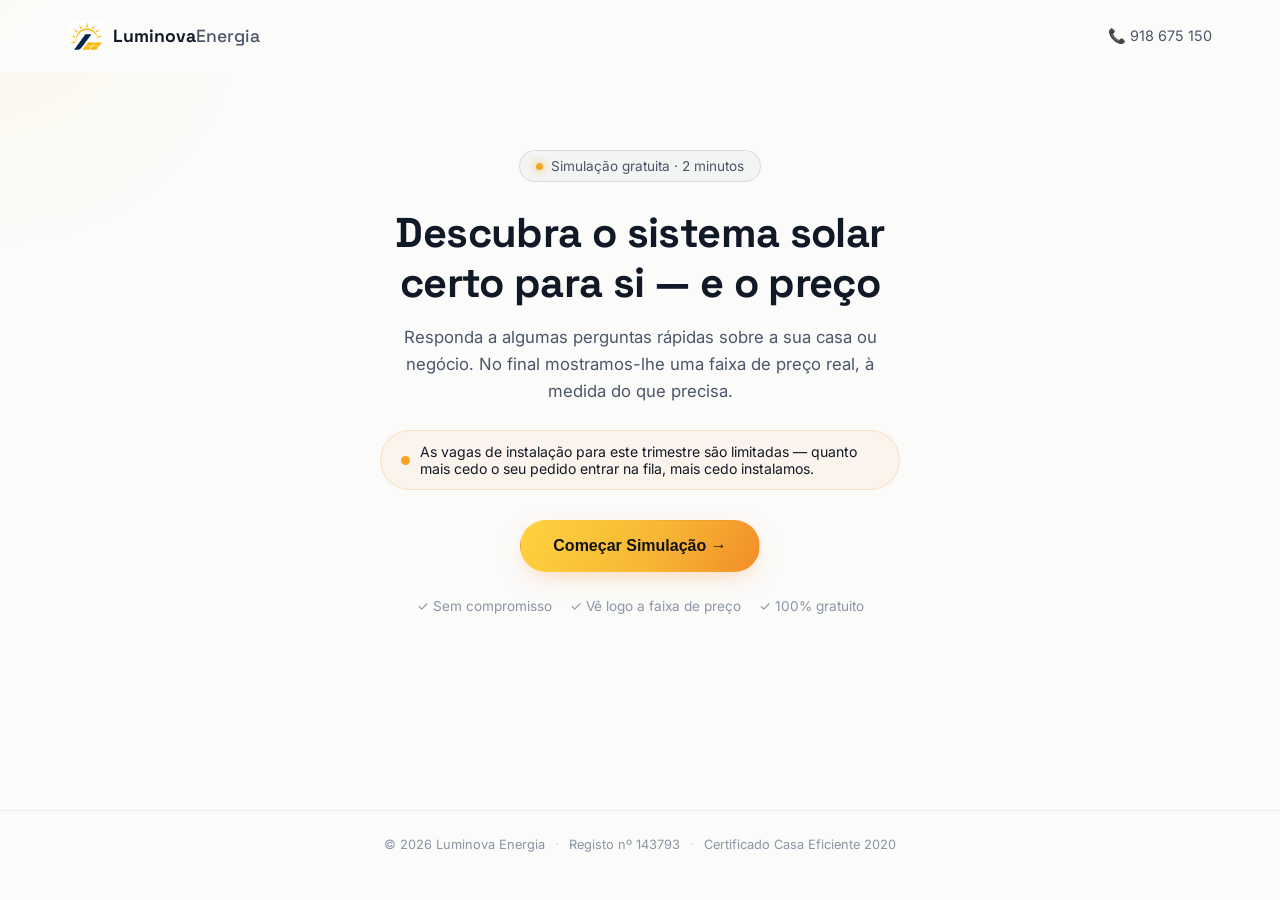
==== commit bd2db020: "Redirect to a dedicated obrigado.html page after booking instead of an in-page swap Gives the lead a" ====
--- a/index.html
+++ b/index.html
@@ -386,16 +386,6 @@
       </div>
     </form>
 
-    <div class="quiz-success" id="quizSuccess" style="display:none;">
-      <div class="quiz-success-icon">✓</div>
-      <h2>Pedido recebido!</h2>
-      <p id="successMessage">Obrigado! Um elemento da nossa equipa vai enviar-lhe uma <strong>mensagem</strong> e um <strong>email</strong> na sua janela preferida para agendar a chamada de avaliação. Se decidir avançar, marcamos também a visita técnica ao local.</p>
-      <div class="quiz-urgency" style="margin-top:24px;">
-        <span class="pulse-dot"></span>
-        Guarde o telemóvel e o email por perto — é assim que vamos marcar a sua chamada.
-      </div>
-    </div>
-
   </div>
 </section>
 
--- a/styles.css
+++ b/styles.css
@@ -21,7 +21,7 @@
 }
 
 *,*::before,*::after{box-sizing:border-box;}
-html{scroll-behavior:smooth;}
+html{scroll-behavior:smooth;overscroll-behavior-y:none;}
 body{
   margin:0;
   background:var(--bg);
@@ -64,8 +64,8 @@
 .btn.full{width:100%;}
 
 /* ---------- Minimal header (logo + phone only — no nav, nothing to click away to) ---------- */
-.quiz-header{position:fixed;top:0;left:0;right:0;z-index:1000;padding:20px 0;}
-.quiz-header-inner{display:flex;align-items:center;justify-content:space-between;gap:16px;}
+.quiz-header{position:fixed;top:0;left:0;right:0;z-index:1000;padding:20px 0;background:rgba(251,251,250,.9);backdrop-filter:blur(10px);}
+.quiz-header-inner{display:flex;align-items:center;justify-content:space-between;gap:12px;flex-wrap:wrap;}
 .logo{display:flex;align-items:center;gap:8px;font-weight:700;font-size:1.1rem;}
 .logo-mark{
   display:inline-flex;align-items:center;justify-content:center;width:32px;height:32px;border-radius:50%;
@@ -96,6 +96,12 @@
 .quiz-title{font-size:clamp(1.8rem,4vw,2.6rem);font-weight:700;letter-spacing:-.015em;text-align:center;margin:18px 0 16px;line-height:1.2;}
 .quiz-sub{color:var(--text-dim);text-align:center;font-size:1.05rem;line-height:1.6;max-width:520px;margin:0 auto 26px;}
 .quiz-intro{text-align:center;}
+
+.quiz-spam-note{
+  background:rgba(245,166,35,.08);border:1px solid rgba(245,166,35,.3);border-radius:12px;
+  padding:14px 18px;font-size:.88rem;color:var(--text);max-width:480px;margin:0 auto 20px;line-height:1.5;
+}
+.quiz-cal-actions{display:flex;gap:12px;justify-content:center;flex-wrap:wrap;margin:0 auto 20px;}
 
 .quiz-urgency{
   display:flex;align-items:center;gap:10px;justify-content:center;text-align:left;
@@ -217,6 +223,14 @@
 }
 .quiz-success h2{font-size:clamp(1.6rem,3vw,2.2rem);margin:0 0 14px;}
 .quiz-success p{color:var(--text-dim);font-size:1.02rem;line-height:1.6;max-width:460px;margin:0 auto;}
+.quiz-next-steps{
+  text-align:left;max-width:520px;margin:32px auto 0;padding:22px 24px;
+  background:rgba(11,30,58,.03);border:1px solid var(--border-soft);border-radius:16px;
+}
+.quiz-next-steps h3{font-size:1rem;margin:0 0 12px;}
+.quiz-next-steps ol{margin:0;padding-left:20px;color:var(--text-dim);font-size:.94rem;line-height:1.7;}
+.quiz-next-steps li{margin-bottom:6px;}
+.quiz-next-steps li:last-child{margin-bottom:0;}
 
 /* ---------- Minimal footer ---------- */
 .quiz-footer{border-top:1px solid var(--border-soft);padding:26px 0;}
@@ -227,7 +241,32 @@
 .quiz-footer-sep{opacity:.4;}
 
 @media (max-width:560px){
-  .quiz-section{padding:120px 0 70px;}
+  .container{padding:0 18px;}
+  .quiz-section{padding:130px 0 70px;}
   .quiz-options{grid-template-columns:1fr;}
-  .quiz-header-phone{font-size:.82rem;}
-}
+  .quiz-chips{grid-template-columns:1fr;}
+  .quiz-header-phone{font-size:.8rem;}
+  .slot-picker{padding:14px;}
+  .slot-day-tab{min-width:0;padding:8px 4px;}
+  .slot-day-tab .slot-day-name{font-size:.72rem;}
+  .slot-day-tab .slot-day-date{font-size:.68rem;}
+  .slot-grid{grid-template-columns:repeat(auto-fill,minmax(68px,1fr));}
+  .quiz-title{margin-top:8px;}
+}
+@media (max-width:380px){
+  .container{padding:0 14px;}
+  .quiz-header-phone{font-size:.72rem;}
+  .logo-text{font-size:.95rem;}
+  .slot-day-tabs{gap:6px;}
+  .slot-grid{grid-template-columns:repeat(auto-fill,minmax(60px,1fr));gap:6px;}
+}
+
+/* Touch devices: a :hover transform shifts the element the instant a finger
+   lands on it, which iOS/Android can read as a drag and cancel the tap —
+   this is very likely why "Agendar a Minha Chamada" needed a second tap or
+   appeared to do nothing on a real phone. Disable hover transforms wherever
+   there's no real pointer to hover with. */
+@media (hover:none), (pointer:coarse){
+  .btn-primary:hover,.btn-ghost:hover,.quiz-option:hover,.slot-btn:hover{transform:none!important;}
+}
+button,a.btn,.quiz-option,.slot-btn,.slot-day-tab{touch-action:manipulation;}
